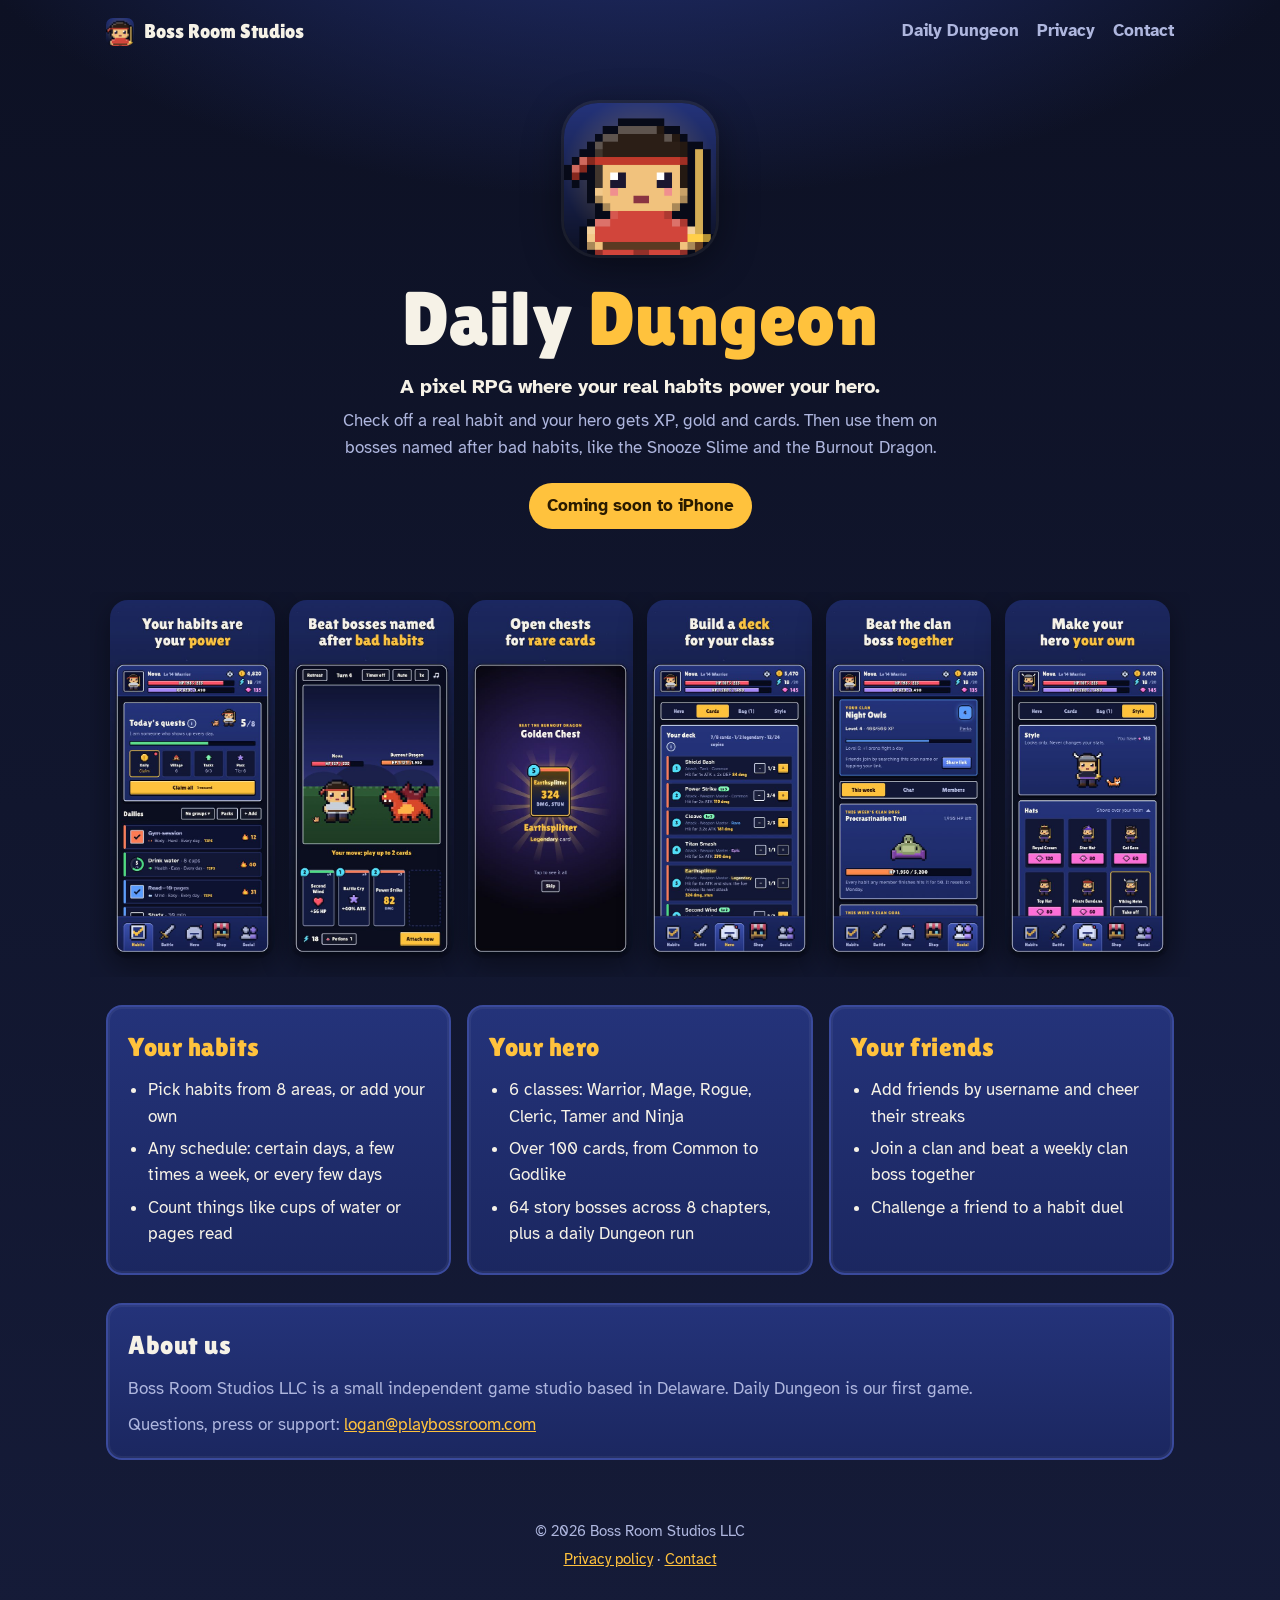
==== index.html @ dce38ecb "aBoss Room Studios website: home page and privacy policy" ====
<!doctype html>
<html lang="en">
<head>
<meta charset="utf-8">
<meta name="viewport" content="width=device-width, initial-scale=1">
<title>Daily Dungeon by Boss Room Studios</title>
<meta name="description" content="Daily Dungeon is a pixel RPG habit tracker. Check off real habits to power your hero, then beat bosses named after bad habits. By Boss Room Studios LLC.">
<meta property="og:title" content="Daily Dungeon by Boss Room Studios">
<meta property="og:description" content="Your habits are your power. A pixel RPG habit tracker, coming soon to iPhone.">
<meta property="og:image" content="https://playbossroom.com/icon-512.png">
<meta property="og:url" content="https://playbossroom.com/">
<link rel="icon" href="icon-32.png">
<link rel="apple-touch-icon" href="icon-180.png">
<link rel="preconnect" href="https://fonts.googleapis.com">
<link rel="preconnect" href="https://fonts.gstatic.com" crossorigin>
<link href="https://fonts.googleapis.com/css2?family=Atkinson+Hyperlegible:wght@400;700&family=Lilita+One&display=swap" rel="stylesheet">
<link rel="stylesheet" href="style.css">
</head>
<body>
<header class="top">
  <a class="brand" href="./"><img src="icon-32.png" alt="" width="28" height="28"><span>Boss Room Studios</span></a>
  <nav><a href="#game">Daily Dungeon</a><a href="privacy.html">Privacy</a><a href="#contact">Contact</a></nav>
</header>

<main>
  <section class="hero" id="game">
    <img class="icon" src="icon-512.png" alt="Daily Dungeon app icon" width="152" height="152">
    <h1>Daily <span>Dungeon</span></h1>
    <p class="tag">A pixel RPG where your real habits power your hero.</p>
    <p class="lead">Check off a real habit and your hero gets XP, gold and cards. Then use them on bosses named after bad habits, like the Snooze Slime and the Burnout Dragon.</p>
    <p class="badge">Coming soon to iPhone</p>
  </section>

  <section class="shots" aria-label="Screenshots">
    <div class="strip">
      <img src="01-habits.jpg" alt="Habits screen: your habits are your power" width="480" height="1043" loading="lazy">
      <img src="02-boss-fight.jpg" alt="Boss fight against the Burnout Dragon" width="480" height="1043" loading="lazy">
      <img src="03-chest.jpg" alt="Opening a chest for a rare card" width="480" height="1043" loading="lazy">
      <img src="04-deck.jpg" alt="Building a card deck for your class" width="480" height="1043" loading="lazy">
      <img src="05-clan.jpg" alt="Beating the weekly clan boss together" width="480" height="1043" loading="lazy">
      <img src="06-style.jpg" alt="Dressing up your hero" width="480" height="1043" loading="lazy">
    </div>
  </section>

  <section class="cards">
    <article class="win">
      <h2>Your habits</h2>
      <ul>
        <li>Pick habits from 8 areas, or add your own</li>
        <li>Any schedule: certain days, a few times a week, or every few days</li>
        <li>Count things like cups of water or pages read</li>
      </ul>
    </article>
    <article class="win">
      <h2>Your hero</h2>
      <ul>
        <li>6 classes: Warrior, Mage, Rogue, Cleric, Tamer and Ninja</li>
        <li>Over 100 cards, from Common to Godlike</li>
        <li>64 story bosses across 8 chapters, plus a daily Dungeon run</li>
      </ul>
    </article>
    <article class="win">
      <h2>Your friends</h2>
      <ul>
        <li>Add friends by username and cheer their streaks</li>
        <li>Join a clan and beat a weekly clan boss together</li>
        <li>Challenge a friend to a habit duel</li>
      </ul>
    </article>
  </section>

  <section class="about win" id="contact">
    <h2>About us</h2>
    <p>Boss Room Studios LLC is a small independent game studio based in Delaware. Daily Dungeon is our first game.</p>
    <p>Questions, press or support: <a href="mailto:logan@playbossroom.com">logan@playbossroom.com</a></p>
  </section>
</main>

<footer>
  <p>&copy; 2026 Boss Room Studios LLC</p>
  <p><a href="privacy.html">Privacy policy</a> &middot; <a href="mailto:logan@playbossroom.com">Contact</a></p>
</footer>
</body>
</html>
---- style.css ----
:root {
  --sky: #0d1124; --sky-2: #151b38; --win: #1b2760; --win-2: #24337a; --edge: #3a4a9c;
  --ink: #f6f2e7; --dim: #aeb6de; --gold: #ffc23d; --xp: #a98bff;
}
* { box-sizing: border-box; }
html { scroll-behavior: smooth; background: var(--sky); }
body {
  margin: 0; color: var(--ink); font: 17px/1.55 "Atkinson Hyperlegible", system-ui, sans-serif;
  background: radial-gradient(1200px 600px at 50% -10%, #24337a 0%, transparent 60%) no-repeat, linear-gradient(var(--sky), var(--sky-2));
  min-height: 100vh;
}
body::before {
  content: ""; position: fixed; inset: 0; pointer-events: none; opacity: .5; z-index: -1;
  background-image: radial-gradient(1px 1px at 12% 18%, #fff 50%, transparent 51%), radial-gradient(1px 1px at 72% 12%, #fff 50%, transparent 51%),
    radial-gradient(1px 1px at 38% 62%, #cfd6ff 50%, transparent 51%), radial-gradient(1.5px 1.5px at 88% 48%, #fff 50%, transparent 51%),
    radial-gradient(1px 1px at 22% 84%, #cfd6ff 50%, transparent 51%), radial-gradient(1px 1px at 58% 32%, #fff 50%, transparent 51%),
    radial-gradient(1.5px 1.5px at 6% 52%, #fff 50%, transparent 51%), radial-gradient(1px 1px at 94% 82%, #cfd6ff 50%, transparent 51%);
}
a { color: var(--gold); }
h1, h2 { font-family: "Lilita One", system-ui, sans-serif; font-weight: 400; letter-spacing: .5px; margin: 0; }

.top { display: flex; align-items: center; justify-content: space-between; gap: 16px; max-width: 1100px; margin: 0 auto; padding: 16px; }
.brand { display: flex; align-items: center; gap: 10px; color: var(--ink); text-decoration: none; font-family: "Lilita One", sans-serif; font-size: 20px; }
.brand img { border-radius: 7px; }
.top nav { display: flex; gap: 18px; flex-wrap: wrap; }
.top nav a { color: var(--dim); text-decoration: none; font-weight: 700; }
.top nav a:hover { color: var(--ink); }

main { max-width: 1100px; margin: 0 auto; padding: 0 16px; }
.hero { text-align: center; padding: 40px 0 28px; }
.hero .icon { border-radius: 34px; box-shadow: 0 10px 40px rgba(0,0,0,.45), 0 0 0 3px rgba(255,255,255,.08); }
.hero h1 { font-size: clamp(44px, 9vw, 76px); margin-top: 18px; line-height: 1; }
.hero h1 span { color: var(--gold); }
.tag { font-size: 20px; font-weight: 700; margin: 14px 0 6px; }
.lead { color: var(--dim); max-width: 620px; margin: 0 auto; }
.badge { display: inline-block; margin-top: 22px; padding: 10px 18px; border-radius: 999px; background: var(--gold); color: #2a1b00; font-weight: 700; }

.shots { margin: 18px -16px 0; }
.strip { display: flex; gap: 14px; overflow-x: auto; padding: 8px 16px 18px; scroll-snap-type: x mandatory; }
.strip img { width: 220px; height: auto; flex: none; border-radius: 18px; scroll-snap-align: center; box-shadow: 0 8px 28px rgba(0,0,0,.4); }
@media (min-width: 1100px) { .strip { justify-content: center; } .strip img { width: 165px; } }

.win { background: linear-gradient(var(--win-2), var(--win)); border: 2px solid var(--edge); border-radius: 16px; padding: 20px; box-shadow: inset 0 0 0 2px rgba(255,255,255,.05); }
.cards { display: grid; grid-template-columns: repeat(auto-fit, minmax(240px, 1fr)); gap: 16px; margin: 28px 0; }
.cards h2 { font-size: 26px; color: var(--gold); }
.cards ul { margin: 10px 0 0; padding-left: 20px; color: var(--ink); }
.cards li { margin: 6px 0; }
.about { margin-bottom: 32px; }
.about h2 { font-size: 26px; }
.about p { color: var(--dim); margin: 10px 0 0; }

footer { text-align: center; color: var(--dim); padding: 24px 16px 40px; font-size: 15px; }
footer p { margin: 4px 0; }

/* privacy page */
.doc { max-width: 760px; margin: 0 auto 40px; }
.doc h1 { font-size: clamp(34px, 7vw, 48px); margin: 24px 0 4px; }
.doc .date { color: var(--dim); margin: 0 0 18px; }
.doc h2 { font-size: 22px; color: var(--gold); margin-top: 26px; }
.doc ul { padding-left: 20px; }
.doc li { margin: 6px 0; }
.doc p { color: var(--ink); }
.brand span { white-space: nowrap; }
@media (max-width: 560px) {
  .top { padding: 12px 16px; }
  .brand { font-size: 18px; }
  .top nav { gap: 14px; }
  .top nav a:first-child { display: none; }
}
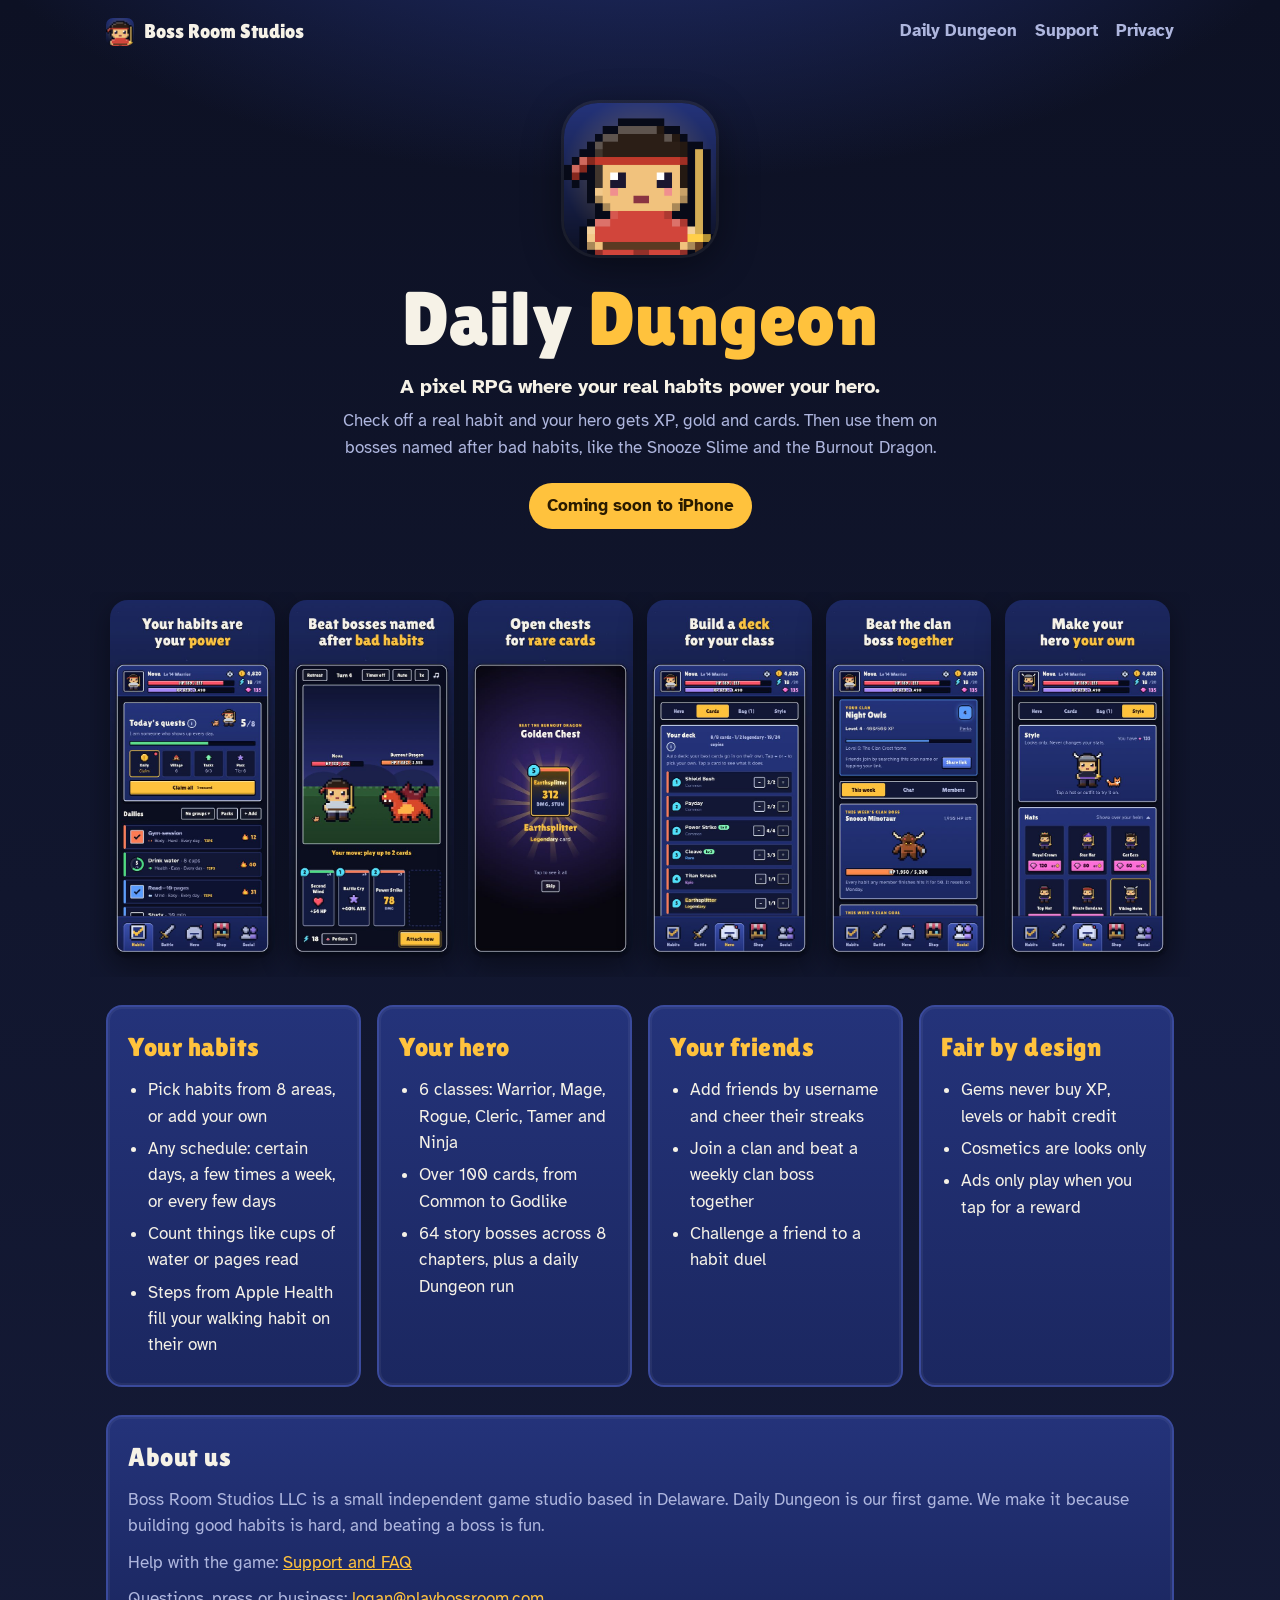
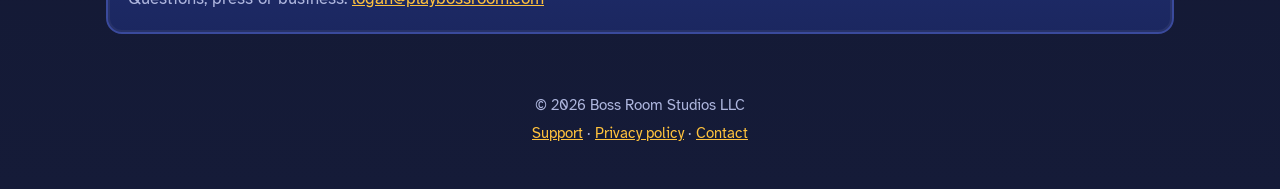
==== commit 9facf9f5: "Support page, fresh screenshots, Fair by design card Support and FAQ page (account deletion, purchas" ====
--- a/index.html
+++ b/index.html
@@ -19,7 +19,7 @@
 <body>
 <header class="top">
   <a class="brand" href="./"><img src="icon-32.png" alt="" width="28" height="28"><span>Boss Room Studios</span></a>
-  <nav><a href="#game">Daily Dungeon</a><a href="privacy.html">Privacy</a><a href="#contact">Contact</a></nav>
+  <nav><a href="#game">Daily Dungeon</a><a href="support.html">Support</a><a href="privacy.html">Privacy</a></nav>
 </header>
 
 <main>
@@ -49,6 +49,7 @@
         <li>Pick habits from 8 areas, or add your own</li>
         <li>Any schedule: certain days, a few times a week, or every few days</li>
         <li>Count things like cups of water or pages read</li>
+        <li>Steps from Apple Health fill your walking habit on their own</li>
       </ul>
     </article>
     <article class="win">
@@ -67,18 +68,27 @@
         <li>Challenge a friend to a habit duel</li>
       </ul>
     </article>
+    <article class="win">
+      <h2>Fair by design</h2>
+      <ul>
+        <li>Gems never buy XP, levels or habit credit</li>
+        <li>Cosmetics are looks only</li>
+        <li>Ads only play when you tap for a reward</li>
+      </ul>
+    </article>
   </section>
 
   <section class="about win" id="contact">
     <h2>About us</h2>
-    <p>Boss Room Studios LLC is a small independent game studio based in Delaware. Daily Dungeon is our first game.</p>
-    <p>Questions, press or support: <a href="mailto:logan@playbossroom.com">logan@playbossroom.com</a></p>
+    <p>Boss Room Studios LLC is a small independent game studio based in Delaware. Daily Dungeon is our first game. We make it because building good habits is hard, and beating a boss is fun.</p>
+    <p>Help with the game: <a href="support.html">Support and FAQ</a></p>
+    <p>Questions, press or business: <a href="mailto:logan@playbossroom.com">logan@playbossroom.com</a></p>
   </section>
 </main>
 
 <footer>
   <p>&copy; 2026 Boss Room Studios LLC</p>
-  <p><a href="privacy.html">Privacy policy</a> &middot; <a href="mailto:logan@playbossroom.com">Contact</a></p>
+  <p><a href="support.html">Support</a> &middot; <a href="privacy.html">Privacy policy</a> &middot; <a href="mailto:logan@playbossroom.com">Contact</a></p>
 </footer>
 </body>
 </html>
